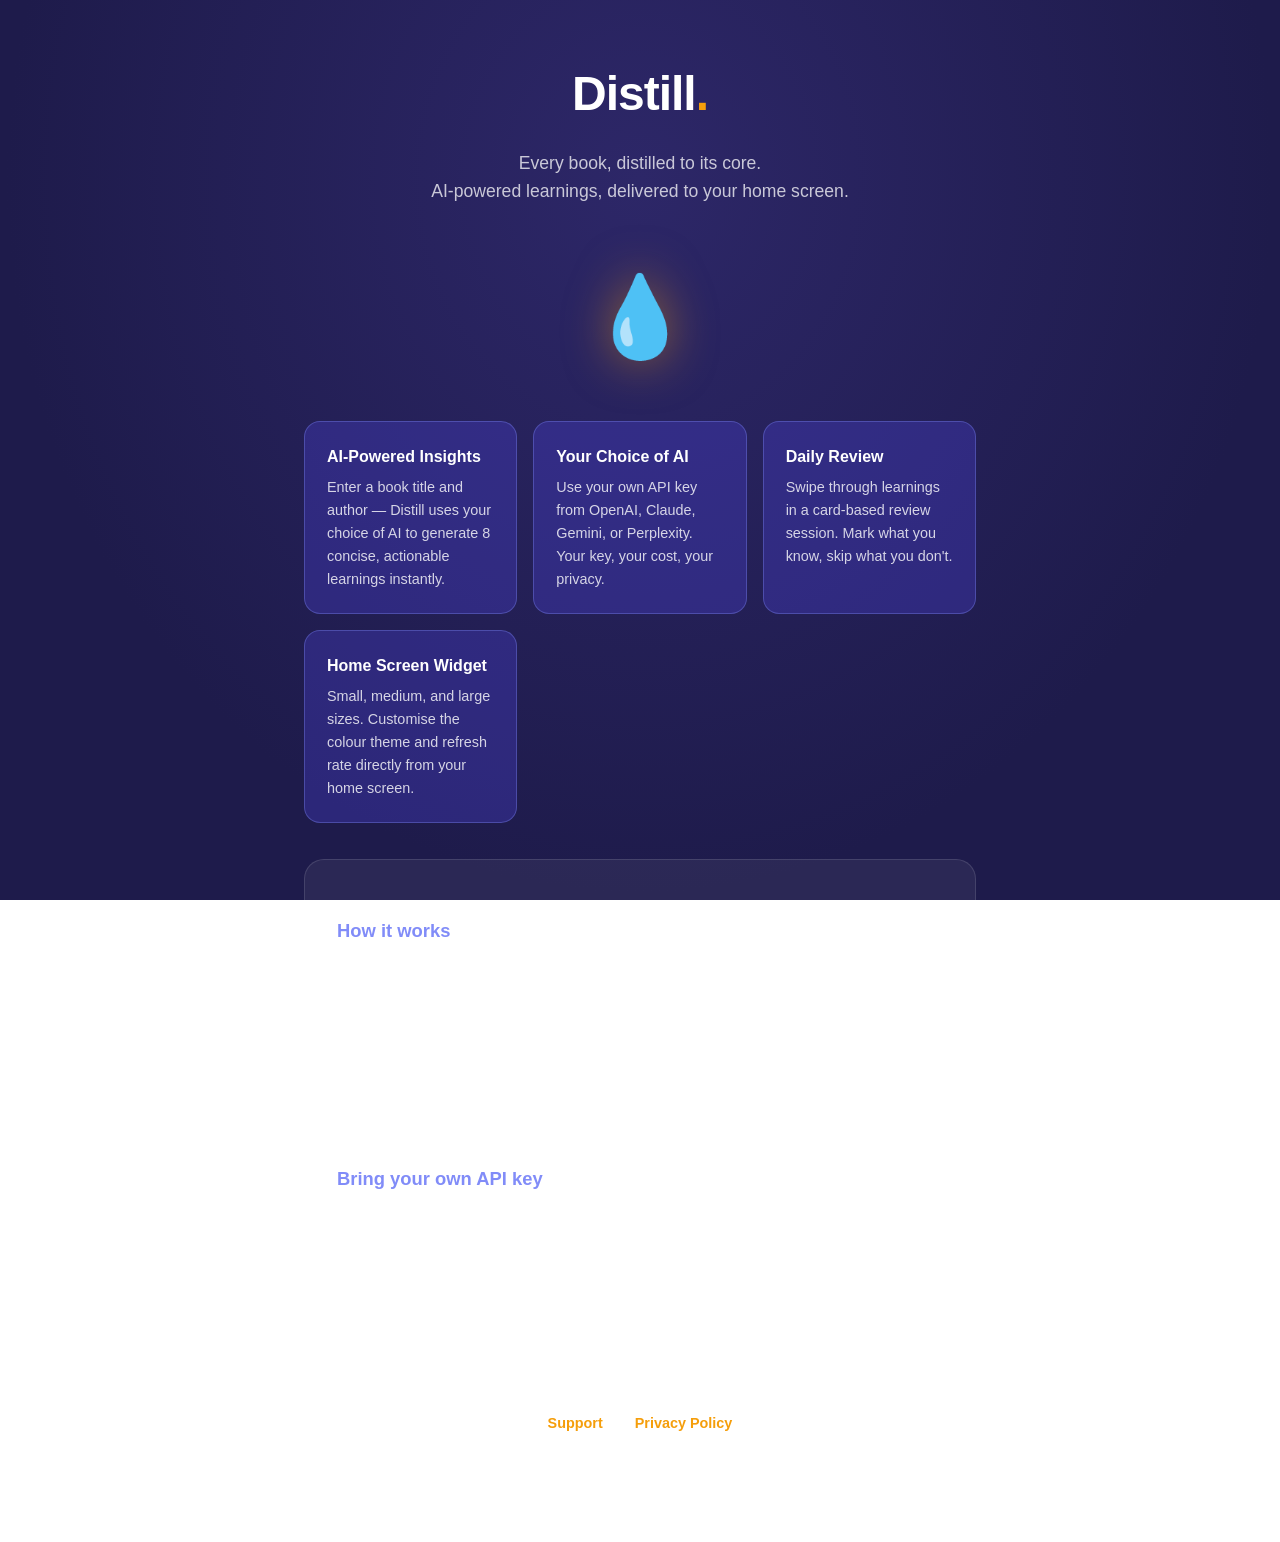
==== docs/index.html @ e4b86dc3 "Initial commit" ====
<!DOCTYPE html>
<html lang="en">
<head>
  <meta charset="UTF-8">
  <meta name="viewport" content="width=device-width, initial-scale=1.0">
  <title>Distill — Core learnings from every book</title>
  <meta name="description" content="Distill uses AI to extract the core learnings from any book. Add books, review daily, and keep the knowledge that matters — right on your home screen.">
  <link rel="stylesheet" href="style.css">
</head>
<body>
  <div class="wrap">
    <div class="wordmark">Distill<span>.</span></div>
    <p class="tagline">Every book, distilled to its core.<br>AI-powered learnings, delivered to your home screen.</p>

    <div class="droplet" aria-hidden="true">💧</div>

    <div class="features">
      <div class="feature">
        <h3>AI-Powered Insights</h3>
        <p>Enter a book title and author — Distill uses your choice of AI to generate 8 concise, actionable learnings instantly.</p>
      </div>
      <div class="feature">
        <h3>Your Choice of AI</h3>
        <p>Use your own API key from OpenAI, Claude, Gemini, or Perplexity. Your key, your cost, your privacy.</p>
      </div>
      <div class="feature">
        <h3>Daily Review</h3>
        <p>Swipe through learnings in a card-based review session. Mark what you know, skip what you don't.</p>
      </div>
      <div class="feature">
        <h3>Home Screen Widget</h3>
        <p>Small, medium, and large sizes. Customise the colour theme and refresh rate directly from your home screen.</p>
      </div>
    </div>

    <div class="panel">
      <h2>How it works</h2>
      <p>Search for a book by title or author, or scan its ISBN barcode. Distill fetches cover art automatically, then calls your chosen AI to generate eight core learnings — one-sentence insights that capture the essence of the book. All data stays on your device. Nothing is sent to any Distill server.</p>
    </div>

    <div class="panel">
      <h2>Bring your own API key</h2>
      <p>Distill works with your existing API keys from OpenAI, Anthropic (Claude), Google (Gemini), or Perplexity. Keys are stored securely on your device and never shared. You are responsible for your own usage and any associated costs. Each provider has a generous free tier or low-cost pay-as-you-go pricing — generating learnings for a single book costs a fraction of a cent.</p>
    </div>

    <footer>
      <a href="support.html">Support</a> ·
      <a href="privacy.html">Privacy Policy</a>
      <p style="margin-top:12px;">© 2026 Justin Trant</p>
    </footer>
  </div>
</body>
</html>
---- docs/style.css ----
:root {
  --indigo: #4f46e5;
  --indigo-dark: #1e1b4b;
  --indigo-light: #818cf8;
  --gold: #f59e0b;
  --ink: #ffffff;
}

* { margin: 0; padding: 0; box-sizing: border-box; }

body {
  font-family: -apple-system, BlinkMacSystemFont, "Segoe UI", Roboto, sans-serif;
  background: radial-gradient(ellipse at 50% 20%, #2d2768, var(--indigo-dark) 70%);
  background-attachment: fixed;
  color: var(--ink);
  min-height: 100vh;
  line-height: 1.6;
}

.wrap {
  max-width: 720px;
  margin: 0 auto;
  padding: 56px 24px 72px;
}

.wordmark {
  text-align: center;
  font-size: 3rem;
  font-weight: 900;
  letter-spacing: -1px;
  color: #fff;
  margin-bottom: 4px;
}

.wordmark span {
  color: var(--gold);
}

.tagline {
  text-align: center;
  font-size: 1.1rem;
  color: rgba(255, 255, 255, 0.75);
  margin: 16px 0 48px;
}

h1 {
  text-align: center;
  font-size: 2rem;
  font-weight: 900;
  margin-bottom: 28px;
}

h2 {
  font-size: 1.15rem;
  font-weight: 800;
  margin: 28px 0 10px;
  color: var(--indigo-light);
}

p, li { color: rgba(255, 255, 255, 0.9); }
ul { padding-left: 22px; }
li { margin-bottom: 6px; }

a { color: var(--gold); font-weight: 600; text-decoration: none; }
a:hover { color: #fff; }

.panel {
  background: rgba(255, 255, 255, 0.06);
  border: 1px solid rgba(255, 255, 255, 0.12);
  border-radius: 20px;
  padding: 28px 32px;
  margin-bottom: 20px;
}

.features {
  display: grid;
  grid-template-columns: repeat(auto-fit, minmax(200px, 1fr));
  gap: 16px;
  margin: 36px 0;
}

.feature {
  border-radius: 16px;
  padding: 22px;
  background: rgba(79, 70, 229, 0.3);
  border: 1px solid rgba(129, 140, 248, 0.35);
}

.feature h3 { font-size: 1rem; font-weight: 800; margin-bottom: 6px; color: #fff; }
.feature p { font-size: 0.9rem; color: rgba(255, 255, 255, 0.8); }

.droplet {
  text-align: center;
  font-size: 5rem;
  margin: 16px 0 40px;
  filter: drop-shadow(0 0 24px rgba(245, 158, 11, 0.5));
}

footer {
  text-align: center;
  margin-top: 52px;
  font-size: 0.9rem;
  color: rgba(255, 255, 255, 0.5);
}

footer a { margin: 0 10px; }

.muted { color: rgba(255, 255, 255, 0.6); font-size: 0.9rem; }
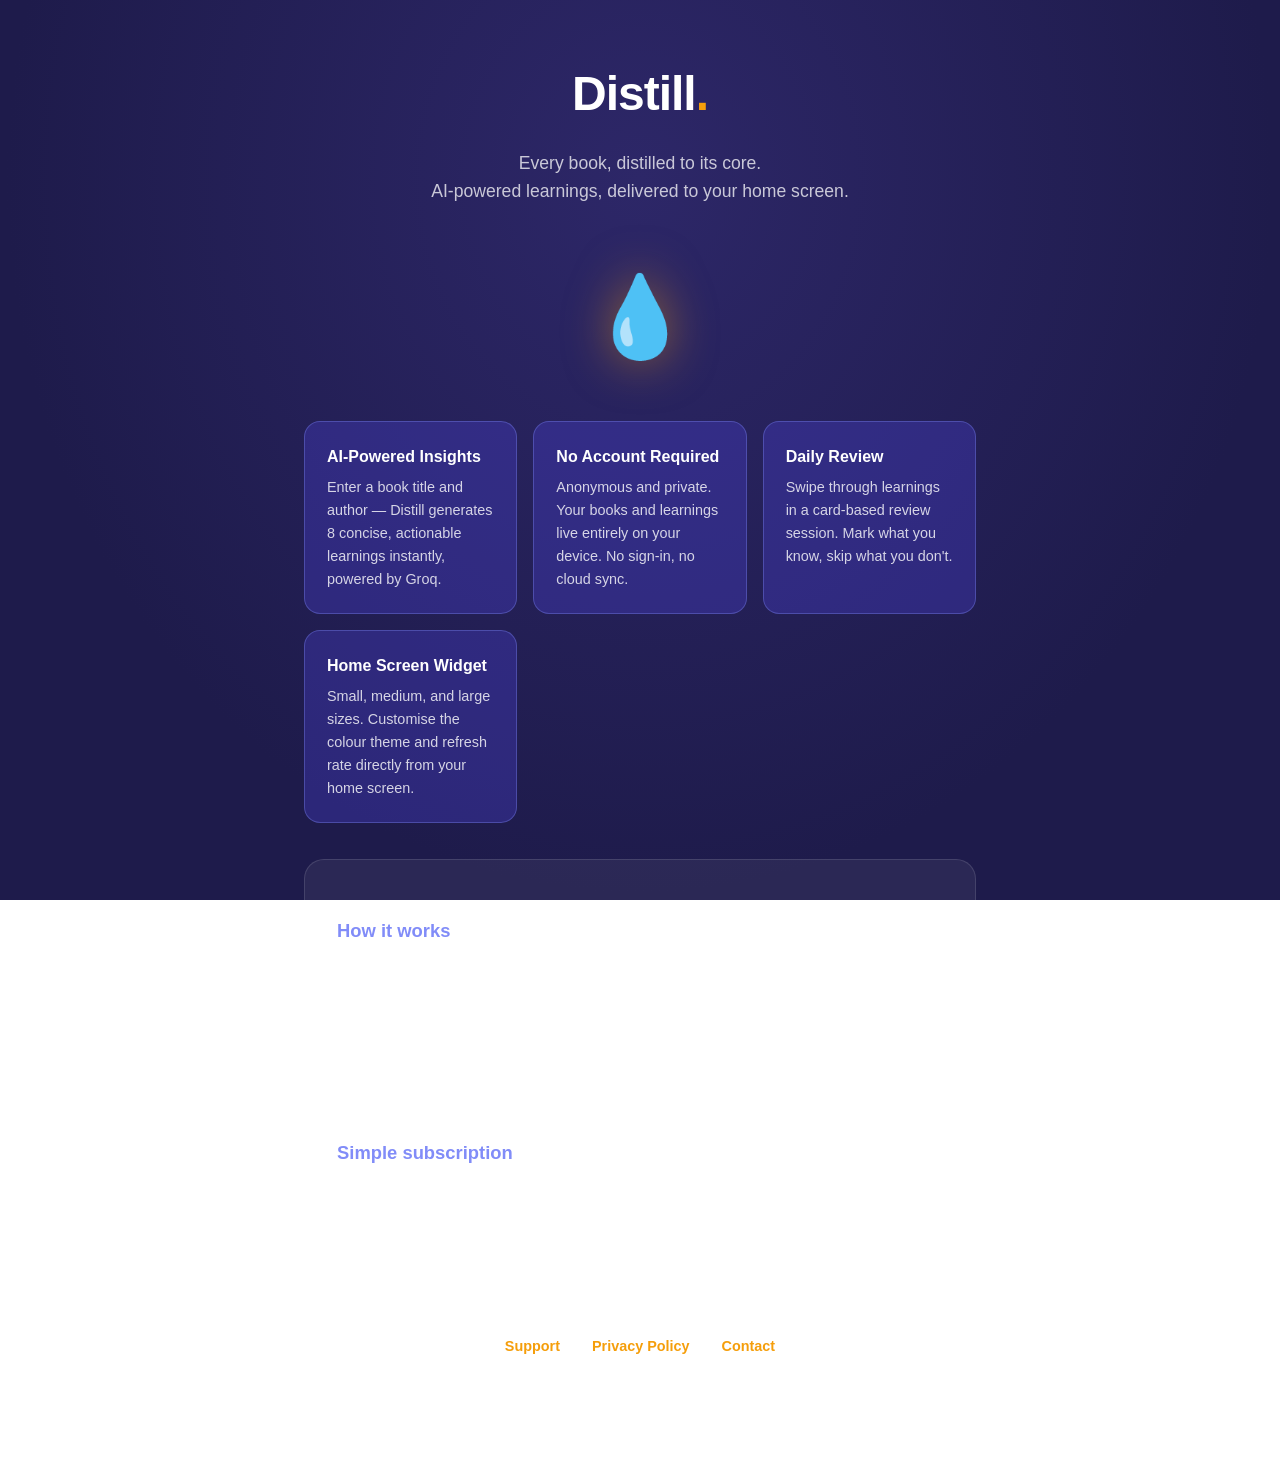
==== commit dd1094e3: "Update docs: subscription model, Groq attribution, contact email alias" ====
--- a/docs/index.html
+++ b/docs/index.html
@@ -4,7 +4,7 @@
   <meta charset="UTF-8">
   <meta name="viewport" content="width=device-width, initial-scale=1.0">
   <title>Distill — Core learnings from every book</title>
-  <meta name="description" content="Distill uses AI to extract the core learnings from any book. Add books, review daily, and keep the knowledge that matters — right on your home screen.">
+  <meta name="description" content="Distill uses AI to extract the core learnings from any book. Add books, review daily, and keep the knowledge that matters — right on your home screen. No account required.">
   <link rel="stylesheet" href="style.css">
 </head>
 <body>
@@ -17,11 +17,11 @@
     <div class="features">
       <div class="feature">
         <h3>AI-Powered Insights</h3>
-        <p>Enter a book title and author — Distill uses your choice of AI to generate 8 concise, actionable learnings instantly.</p>
+        <p>Enter a book title and author — Distill generates 8 concise, actionable learnings instantly, powered by Groq.</p>
       </div>
       <div class="feature">
-        <h3>Your Choice of AI</h3>
-        <p>Use your own API key from OpenAI, Claude, Gemini, or Perplexity. Your key, your cost, your privacy.</p>
+        <h3>No Account Required</h3>
+        <p>Anonymous and private. Your books and learnings live entirely on your device. No sign-in, no cloud sync.</p>
       </div>
       <div class="feature">
         <h3>Daily Review</h3>
@@ -35,17 +35,18 @@
 
     <div class="panel">
       <h2>How it works</h2>
-      <p>Search for a book by title or author, or scan its ISBN barcode. Distill fetches cover art automatically, then calls your chosen AI to generate eight core learnings — one-sentence insights that capture the essence of the book. All data stays on your device. Nothing is sent to any Distill server.</p>
+      <p>Search for a book by title or author, or scan its ISBN barcode. Distill fetches cover art automatically, then uses Groq to generate eight core learnings — one-sentence insights that capture the essence of the book. All your data stays on your device.</p>
     </div>
 
     <div class="panel">
-      <h2>Bring your own API key</h2>
-      <p>Distill works with your existing API keys from OpenAI, Anthropic (Claude), Google (Gemini), or Perplexity. Keys are stored securely on your device and never shared. You are responsible for your own usage and any associated costs. Each provider has a generous free tier or low-cost pay-as-you-go pricing — generating learnings for a single book costs a fraction of a cent.</p>
+      <h2>Simple subscription</h2>
+      <p>Distill offers a <strong>7-day free trial</strong>, then <strong>$4.99/month</strong>. No account required — your App Store receipt is all that's needed to unlock unlimited learnings. Cancel anytime in Settings.</p>
     </div>
 
     <footer>
       <a href="support.html">Support</a> ·
-      <a href="privacy.html">Privacy Policy</a>
+      <a href="privacy.html">Privacy Policy</a> ·
+      <a href="mailto:lagoon.inseam.8h@icloud.com">Contact</a>
       <p style="margin-top:12px;">© 2026 Justin Trant</p>
     </footer>
   </div>
